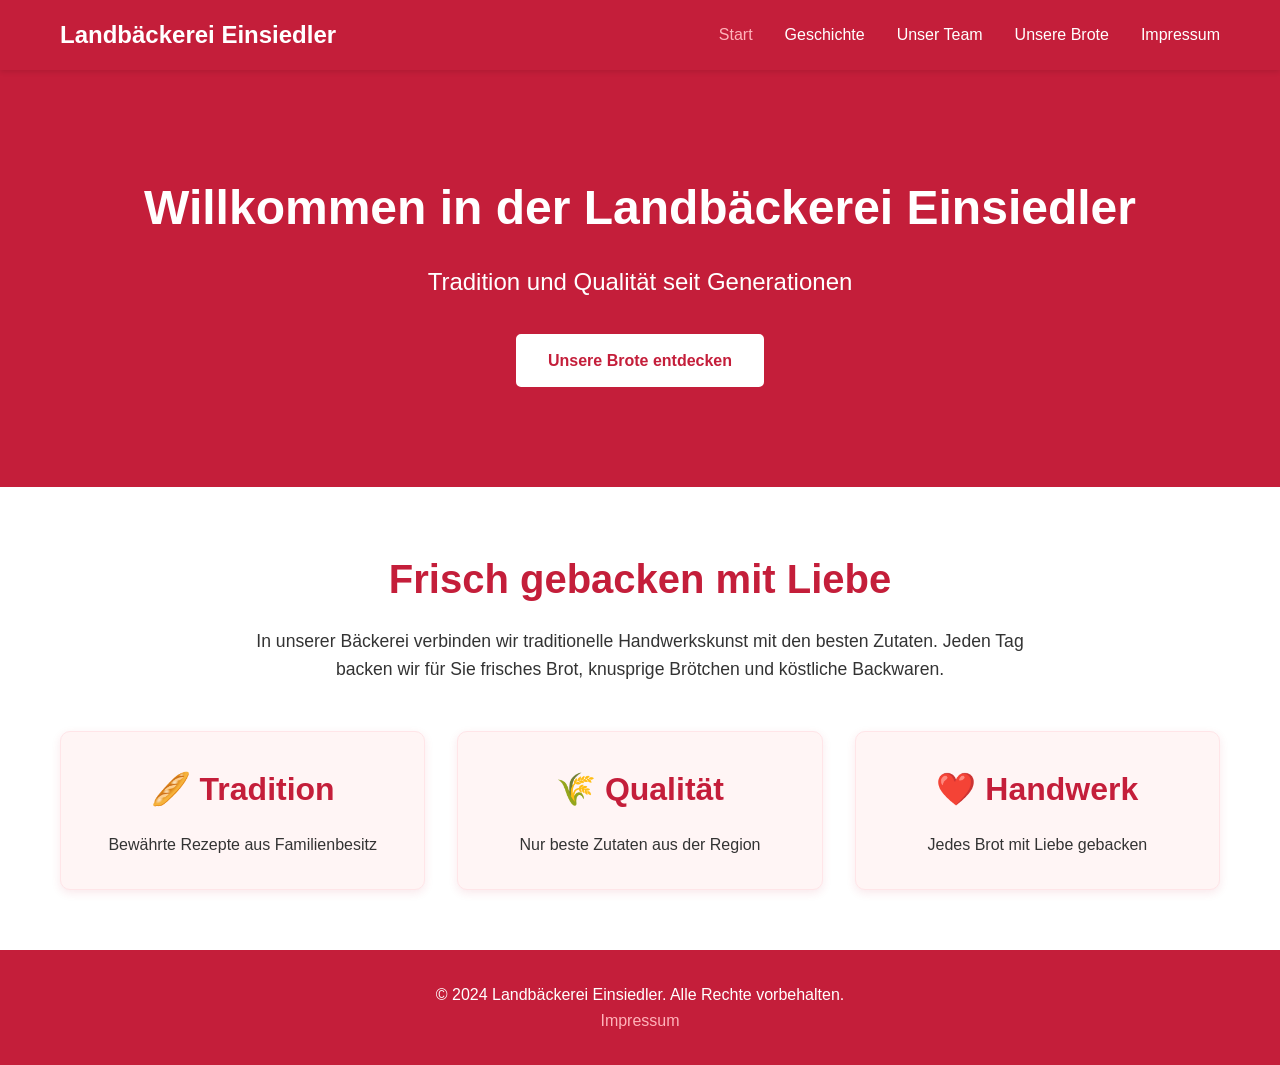
==== index.html @ 152a9244 "Initial commit: Landbäckerei Einsiedler website" ====
<!DOCTYPE html>
<html lang="de">
<head>
    <meta charset="UTF-8">
    <meta name="viewport" content="width=device-width, initial-scale=1.0">
    <title>Landbäckerei Einsiedler - Home</title>
    <link rel="stylesheet" href="css/style.css">
</head>
<body>
    <nav class="navbar">
        <div class="nav-container">
            <a href="index.html" class="nav-logo">Landbäckerei Einsiedler</a>
            <div class="nav-menu" id="navMenu">
                <a href="index.html" class="nav-link active">Start</a>
                <a href="history.html" class="nav-link">Geschichte</a>
                <a href="people.html" class="nav-link">Unser Team</a>
                <a href="bread.html" class="nav-link">Unsere Brote</a>
                <a href="impressum.html" class="nav-link">Impressum</a>
            </div>
            <div class="hamburger" id="hamburger">
                <span></span>
                <span></span>
                <span></span>
            </div>
        </div>
    </nav>

    <main>
        <section class="hero">
            <div class="hero-content">
                <h1>Willkommen in der Landbäckerei Einsiedler</h1>
                <p>Tradition und Qualität seit Generationen</p>
                <a href="bread.html" class="btn">Unsere Brote entdecken</a>
            </div>
        </section>

        <section class="intro">
            <div class="container">
                <h2>Frisch gebacken mit Liebe</h2>
                <p>In unserer Bäckerei verbinden wir traditionelle Handwerkskunst mit den besten Zutaten. Jeden Tag backen wir für Sie frisches Brot, knusprige Brötchen und köstliche Backwaren.</p>
                <div class="features">
                    <div class="feature-card">
                        <h3>🥖 Tradition</h3>
                        <p>Bewährte Rezepte aus Familienbesitz</p>
                    </div>
                    <div class="feature-card">
                        <h3>🌾 Qualität</h3>
                        <p>Nur beste Zutaten aus der Region</p>
                    </div>
                    <div class="feature-card">
                        <h3>❤️ Handwerk</h3>
                        <p>Jedes Brot mit Liebe gebacken</p>
                    </div>
                </div>
            </div>
        </section>
    </main>

    <footer>
        <div class="container">
            <p>&copy; 2024 Landbäckerei Einsiedler. Alle Rechte vorbehalten.</p>
            <p><a href="impressum.html">Impressum</a></p>
        </div>
    </footer>

    <script src="js/script.js"></script>
</body>
</html>
---- css/style.css ----
/* Reset and Base Styles */
* {
    margin: 0;
    padding: 0;
    box-sizing: border-box;
}

body {
    font-family: 'Segoe UI', Tahoma, Geneva, Verdana, sans-serif;
    line-height: 1.6;
    color: #333;
    min-height: 100vh;
    display: flex;
    flex-direction: column;
}

.container {
    max-width: 1200px;
    margin: 0 auto;
    padding: 0 20px;
}

/* Navigation Bar */
.navbar {
    background-color: #C41E3A;
    box-shadow: 0 2px 5px rgba(0,0,0,0.1);
    position: sticky;
    top: 0;
    z-index: 1000;
}

.nav-container {
    max-width: 1200px;
    margin: 0 auto;
    display: flex;
    justify-content: space-between;
    align-items: center;
    padding: 1rem 20px;
}

.nav-logo {
    color: white;
    font-size: 1.5rem;
    font-weight: bold;
    text-decoration: none;
}

.nav-menu {
    display: flex;
    gap: 2rem;
}

.nav-link {
    color: white;
    text-decoration: none;
    transition: color 0.3s ease;
}

.nav-link:hover,
.nav-link.active {
    color: #FFB3BA;
}

/* Hamburger Menu */
.hamburger {
    display: none;
    flex-direction: column;
    cursor: pointer;
    gap: 4px;
}

.hamburger span {
    width: 25px;
    height: 3px;
    background-color: white;
    transition: 0.3s;
}

/* Hero Section */
.hero {
    background: linear-gradient(rgba(196, 30, 58, 0.85), rgba(196, 30, 58, 0.85)),
                url('../images/hero-bg.jpg') center/cover;
    background-color: #C41E3A;
    color: white;
    padding: 100px 20px;
    text-align: center;
}

.hero-content h1 {
    font-size: 3rem;
    margin-bottom: 1rem;
}

.hero-content p {
    font-size: 1.5rem;
    margin-bottom: 2rem;
}

.btn {
    display: inline-block;
    background-color: white;
    color: #C41E3A;
    padding: 12px 30px;
    text-decoration: none;
    border-radius: 5px;
    font-weight: bold;
    transition: all 0.3s ease;
    border: 2px solid white;
}

.btn:hover {
    background-color: transparent;
    color: white;
    border-color: white;
}

/* Intro Section */
.intro {
    padding: 60px 20px;
    background-color: #FFFFFF;
}

.intro h2 {
    text-align: center;
    font-size: 2.5rem;
    margin-bottom: 1rem;
    color: #C41E3A;
}

.intro > .container > p {
    text-align: center;
    max-width: 800px;
    margin: 0 auto 3rem;
    font-size: 1.1rem;
}

.features {
    display: grid;
    grid-template-columns: repeat(auto-fit, minmax(250px, 1fr));
    gap: 2rem;
    margin-top: 2rem;
}

.feature-card {
    background: #FFF5F5;
    padding: 2rem;
    border-radius: 10px;
    text-align: center;
    box-shadow: 0 3px 10px rgba(196, 30, 58, 0.1);
    border: 1px solid #FFE5E8;
    transition: transform 0.3s ease, box-shadow 0.3s ease;
}

.feature-card:hover {
    transform: translateY(-5px);
    box-shadow: 0 5px 15px rgba(196, 30, 58, 0.2);
}

.feature-card h3 {
    font-size: 2rem;
    margin-bottom: 1rem;
    color: #C41E3A;
}

/* Content Sections */
.content-section {
    padding: 60px 20px;
}

.content-section h1 {
    color: #C41E3A;
    margin-bottom: 1.5rem;
    font-size: 2.5rem;
}

.content-section h2 {
    color: #C41E3A;
    margin-top: 2rem;
    margin-bottom: 1rem;
}

.content-section p {
    margin-bottom: 1rem;
    line-height: 1.8;
}

/* Team Section */
.team-grid {
    display: grid;
    grid-template-columns: repeat(auto-fit, minmax(250px, 1fr));
    gap: 2rem;
    margin-top: 2rem;
}

.team-member {
    background: #FFF5F5;
    padding: 2rem;
    border-radius: 10px;
    text-align: center;
    border: 1px solid #FFE5E8;
}

.team-member h3 {
    color: #C41E3A;
    margin-bottom: 0.5rem;
}

.team-member .role {
    color: #E74C3C;
    font-style: italic;
    margin-bottom: 1rem;
}

/* Bread Gallery */
.bread-grid {
    display: grid;
    grid-template-columns: repeat(auto-fit, minmax(300px, 1fr));
    gap: 2rem;
    margin-top: 2rem;
}

.bread-item {
    background: #FFF5F5;
    border-radius: 10px;
    overflow: hidden;
    box-shadow: 0 3px 10px rgba(196, 30, 58, 0.1);
    border: 1px solid #FFE5E8;
}

.bread-item-content {
    padding: 1.5rem;
}

.bread-item h3 {
    color: #C41E3A;
    margin-bottom: 0.5rem;
}

/* Impressum */
.impressum-section {
    background-color: #FFFFFF;
}

.impressum-content {
    max-width: 800px;
    margin: 0 auto;
}

.impressum-content h2 {
    color: #C41E3A;
    margin-top: 2rem;
    margin-bottom: 1rem;
}

.impressum-content p {
    margin-bottom: 0.5rem;
}

/* Main Content */
main {
    flex: 1;
}

/* Footer */
footer {
    background-color: #C41E3A;
    color: white;
    padding: 2rem 20px;
    text-align: center;
    margin-top: auto;
}

footer a {
    color: #FFB3BA;
    text-decoration: none;
}

footer a:hover {
    text-decoration: underline;
    color: white;
}

/* Responsive Design */
@media (max-width: 768px) {
    .nav-menu {
        position: fixed;
        left: -100%;
        top: 70px;
        flex-direction: column;
        background-color: #C41E3A;
        width: 100%;
        text-align: center;
        transition: 0.3s;
        box-shadow: 0 10px 27px rgba(0,0,0,0.05);
        padding: 2rem 0;
    }

    .nav-menu.active {
        left: 0;
    }

    .hamburger {
        display: flex;
    }

    .hero-content h1 {
        font-size: 2rem;
    }

    .hero-content p {
        font-size: 1.2rem;
    }

    .intro h2,
    .content-section h1 {
        font-size: 2rem;
    }
}
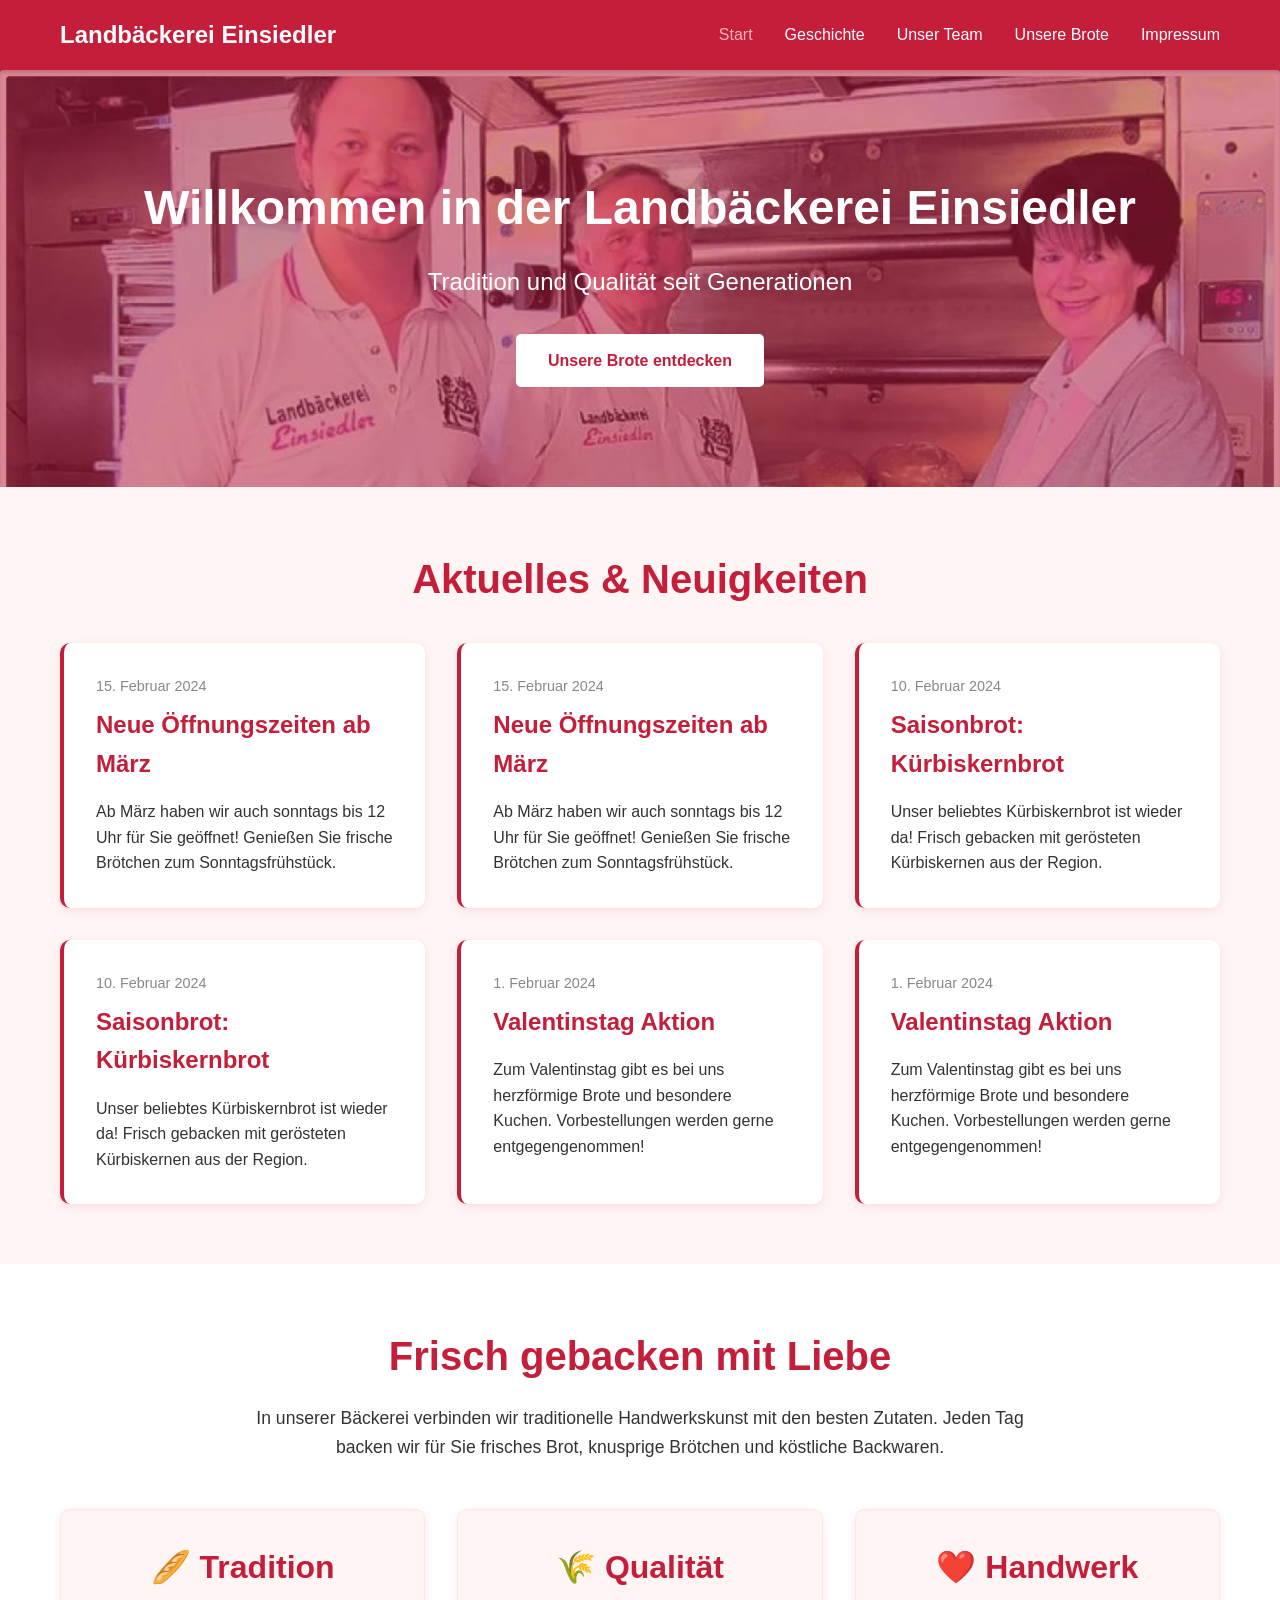
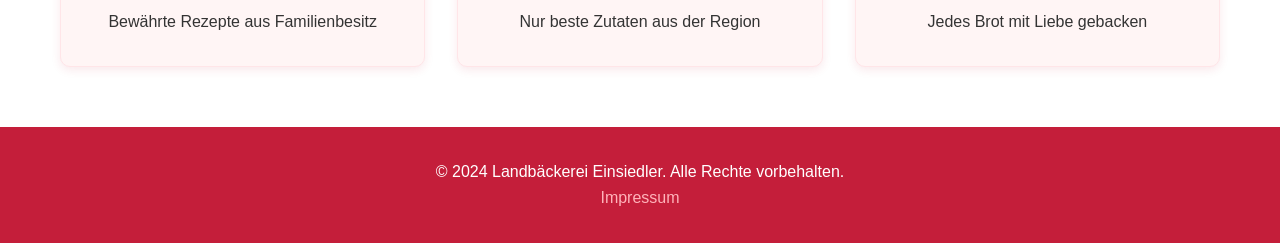
==== commit d82c752b: "Enhance homepage with news section and dynamic loading of news items; update hero section styles and" ====
--- a/index.html
+++ b/index.html
@@ -34,6 +34,15 @@
             </div>
         </section>
 
+        <section class="news-section">
+            <div class="container">
+                <h2>Aktuelles & Neuigkeiten</h2>
+                <div id="newsContainer" class="news-container">
+                    <!-- News werden hier dynamisch geladen -->
+                </div>
+            </div>
+        </section>
+
         <section class="intro">
             <div class="container">
                 <h2>Frisch gebacken mit Liebe</h2>
--- a/css/style.css
+++ b/css/style.css
@@ -78,12 +78,19 @@
 
 /* Hero Section */
 .hero {
-    background: linear-gradient(rgba(196, 30, 58, 0.85), rgba(196, 30, 58, 0.85)),
+    background: linear-gradient(rgba(196, 30, 58, 0.5), rgba(196, 30, 58, 0.5)),
                 url('../images/hero-bg.jpg') center/cover;
     background-color: #C41E3A;
+    background-size: cover;
+    background-position: center top;
+    background-repeat: no-repeat;
     color: white;
     padding: 100px 20px;
     text-align: center;
+    min-height: 400px;
+    display: flex;
+    align-items: center;
+    justify-content: center;
 }
 
 .hero-content h1 {
@@ -112,6 +119,72 @@
     background-color: transparent;
     color: white;
     border-color: white;
+}
+
+/* News Section */
+.news-section {
+    padding: 60px 20px;
+    background-color: #FFF5F5;
+}
+
+.news-section h2 {
+    text-align: center;
+    font-size: 2.5rem;
+    margin-bottom: 2rem;
+    color: #C41E3A;
+}
+
+.news-container {
+    display: grid;
+    grid-template-columns: repeat(auto-fit, minmax(300px, 1fr));
+    gap: 2rem;
+    max-width: 1200px;
+    margin: 0 auto;
+}
+
+.news-item {
+    background: white;
+    padding: 2rem;
+    border-radius: 10px;
+    box-shadow: 0 3px 10px rgba(196, 30, 58, 0.1);
+    border-left: 4px solid #C41E3A;
+    transition: transform 0.3s ease, box-shadow 0.3s ease;
+}
+
+.news-item:hover {
+    transform: translateY(-5px);
+    box-shadow: 0 5px 15px rgba(196, 30, 58, 0.2);
+}
+
+.news-item-date {
+    color: #888;
+    font-size: 0.9rem;
+    margin-bottom: 0.5rem;
+}
+
+.news-item h3 {
+    color: #C41E3A;
+    margin-bottom: 1rem;
+    font-size: 1.5rem;
+}
+
+.news-item p {
+    line-height: 1.6;
+    color: #333;
+}
+
+.news-loading {
+    text-align: center;
+    padding: 2rem;
+    color: #888;
+}
+
+.news-error {
+    text-align: center;
+    padding: 2rem;
+    color: #C41E3A;
+    background: #FFE5E8;
+    border-radius: 10px;
 }
 
 /* Intro Section */
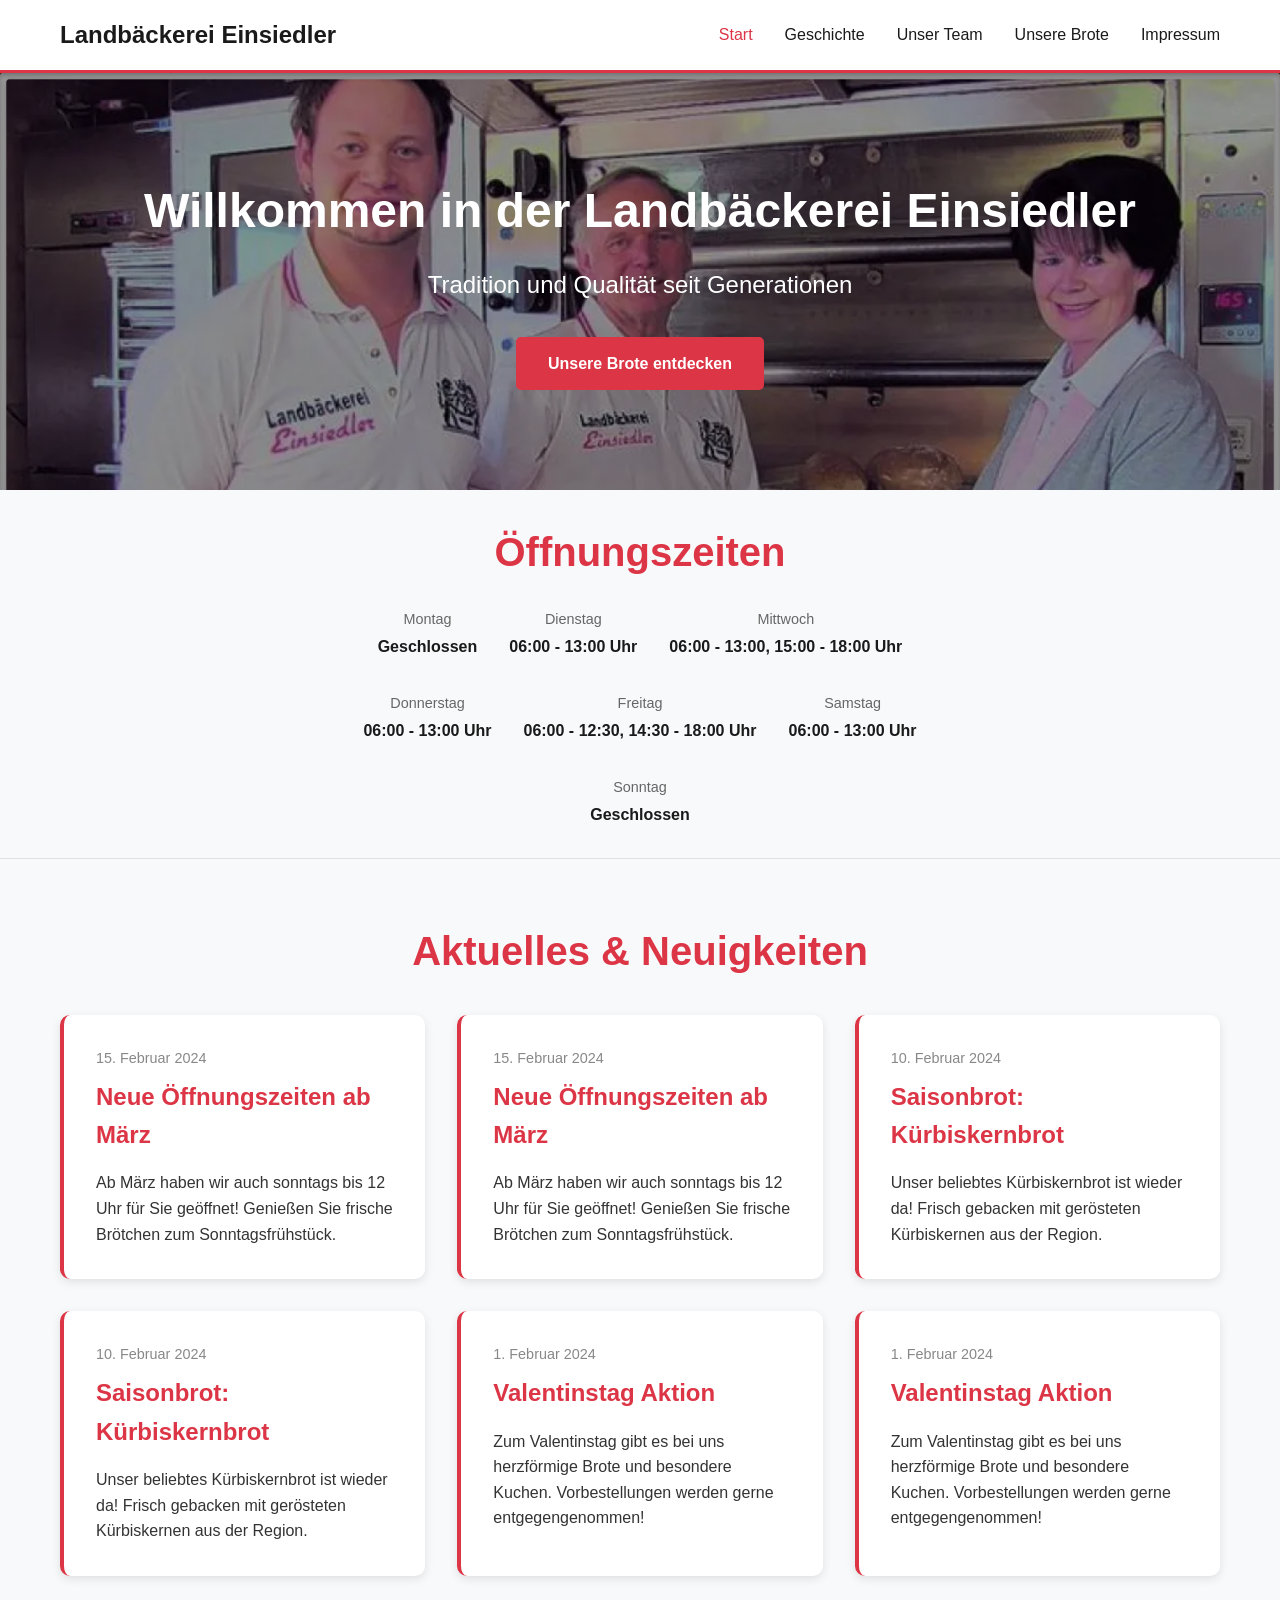
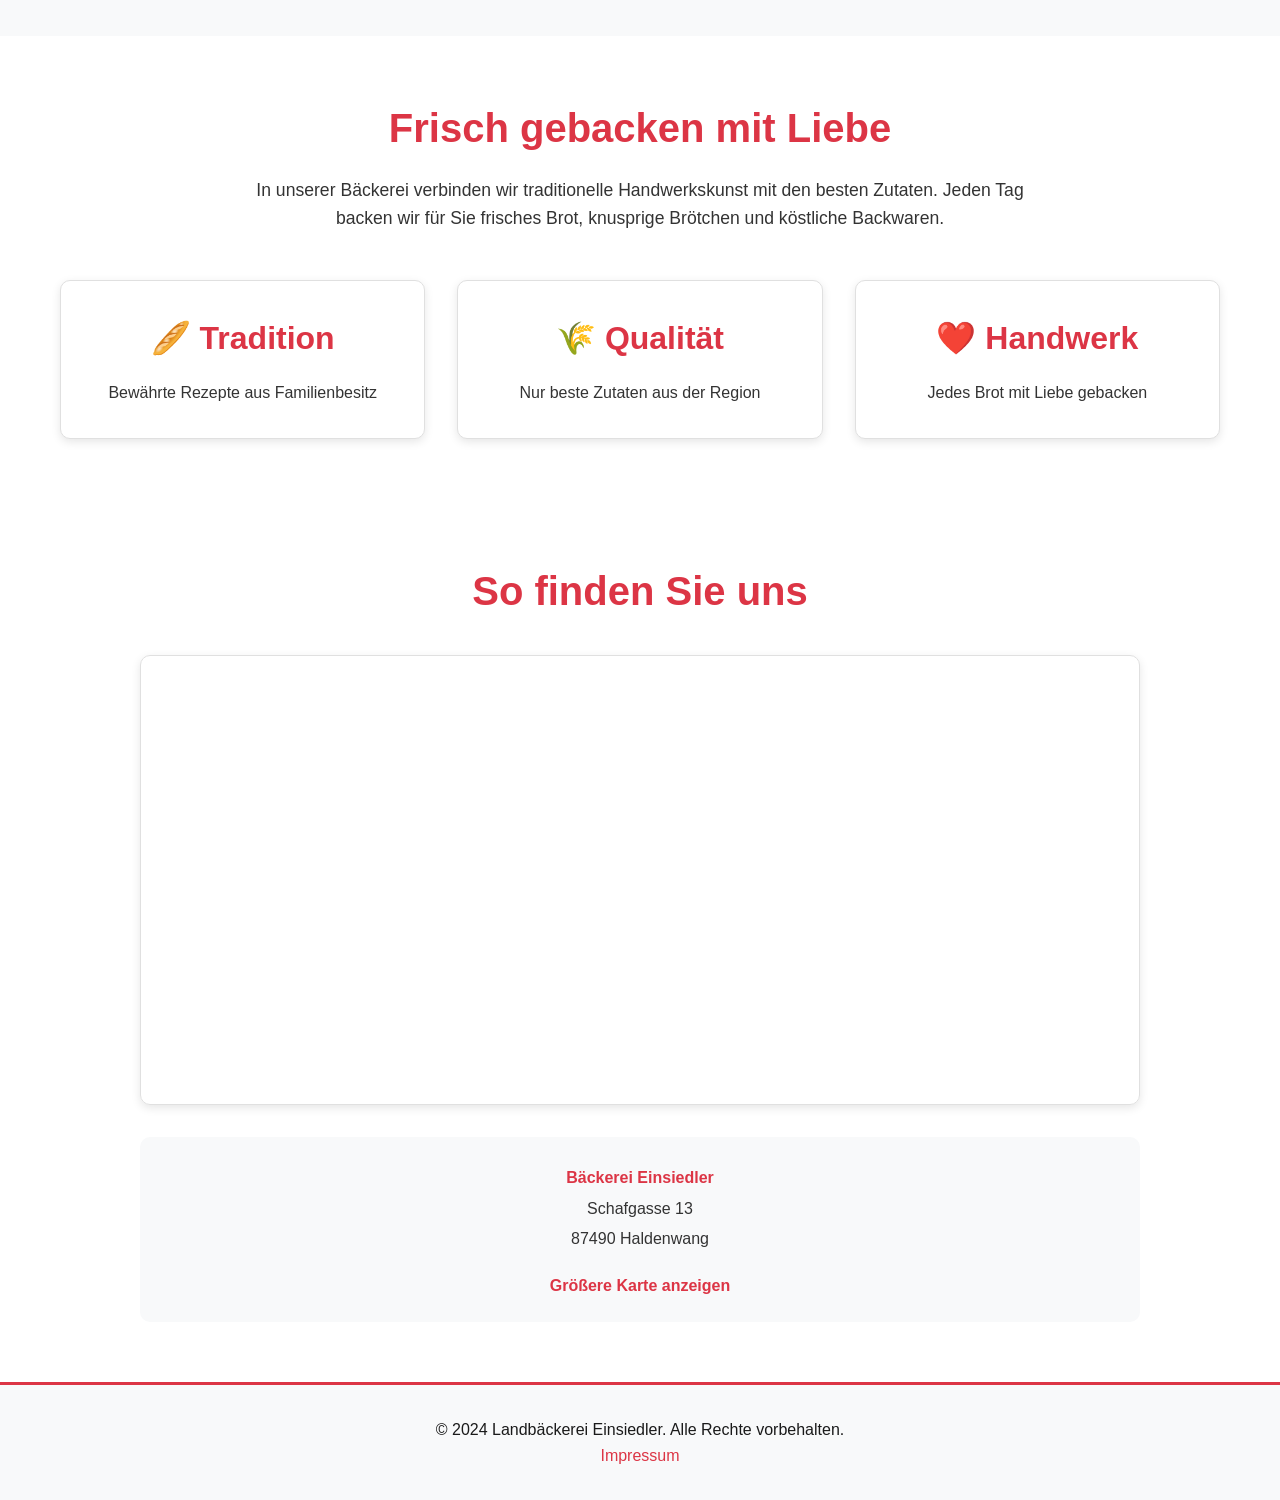
==== commit 838904da: "Update navigation styles, add opening hours and map sections to homepage; revise impressum details." ====
--- a/index.html
+++ b/index.html
@@ -34,6 +34,44 @@
             </div>
         </section>
 
+        <section class="opening-hours-section">
+            <div class="container">
+                <div class="opening-hours-box">
+                    <h2>Öffnungszeiten</h2>
+                    <div class="hours-grid">
+                        <div class="hours-item">
+                            <span class="day">Montag</span>
+                            <span class="time">Geschlossen</span>
+                        </div>
+                        <div class="hours-item">
+                            <span class="day">Dienstag</span>
+                            <span class="time">06:00 - 13:00 Uhr</span>
+                        </div>
+                        <div class="hours-item">
+                            <span class="day">Mittwoch</span>
+                            <span class="time">06:00 - 13:00, 15:00 - 18:00 Uhr</span>
+                        </div>
+                        <div class="hours-item">
+                            <span class="day">Donnerstag</span>
+                            <span class="time">06:00 - 13:00 Uhr</span>
+                        </div>
+                        <div class="hours-item">
+                            <span class="day">Freitag</span>
+                            <span class="time">06:00 - 12:30, 14:30 - 18:00 Uhr</span>
+                        </div>
+                        <div class="hours-item">
+                            <span class="day">Samstag</span>
+                            <span class="time">06:00 - 13:00 Uhr</span>
+                        </div>
+                        <div class="hours-item">
+                            <span class="day">Sonntag</span>
+                            <span class="time">Geschlossen</span>
+                        </div>
+                    </div>
+                </div>
+            </div>
+        </section>
+
         <section class="news-section">
             <div class="container">
                 <h2>Aktuelles & Neuigkeiten</h2>
@@ -63,6 +101,30 @@
                 </div>
             </div>
         </section>
+
+         <section class="map-section">
+            <div class="container">
+                <h2>So finden Sie uns</h2>
+                <div class="map-container">
+                    <iframe
+                        width="100%"
+                        height="450"
+                        frameborder="0"
+                        scrolling="no"
+                        marginheight="0"
+                        marginwidth="0"
+                        src="https://www.openstreetmap.org/export/embed.html?bbox=10.3389%2C47.8002%2C10.3449%2C47.8032&layer=mapnik&marker=47.8017%2C10.3419"
+                        style="border: 1px solid #e0e0e0; border-radius: 10px;">
+                    </iframe>
+                    <div class="map-address">
+                        <p><strong>Bäckerei Einsiedler</strong></p>
+                        <p>Schafgasse 13</p>
+                        <p>87490 Haldenwang</p>
+                        <a href="https://www.openstreetmap.org/way/88882380" target="_blank" rel="noopener">Größere Karte anzeigen</a>
+                    </div>
+                </div>
+            </div>
+        </section>
     </main>
 
     <footer>
--- a/css/style.css
+++ b/css/style.css
@@ -22,11 +22,12 @@
 
 /* Navigation Bar */
 .navbar {
-    background-color: #C41E3A;
+    background-color: #ffffff;
     box-shadow: 0 2px 5px rgba(0,0,0,0.1);
     position: sticky;
     top: 0;
     z-index: 1000;
+    border-bottom: 3px solid #dc3545;
 }
 
 .nav-container {
@@ -39,26 +40,31 @@
 }
 
 .nav-logo {
-    color: white;
+    color: #1a1a1a;
     font-size: 1.5rem;
     font-weight: bold;
     text-decoration: none;
 }
 
+.nav-logo:hover {
+    color: #dc3545;
+}
+
 .nav-menu {
     display: flex;
     gap: 2rem;
 }
 
 .nav-link {
-    color: white;
+    color: #1a1a1a;
     text-decoration: none;
     transition: color 0.3s ease;
+    font-weight: 500;
 }
 
 .nav-link:hover,
 .nav-link.active {
-    color: #FFB3BA;
+    color: #dc3545;
 }
 
 /* Hamburger Menu */
@@ -72,15 +78,15 @@
 .hamburger span {
     width: 25px;
     height: 3px;
-    background-color: white;
+    background-color: #1a1a1a;
     transition: 0.3s;
 }
 
 /* Hero Section */
 .hero {
-    background: linear-gradient(rgba(196, 30, 58, 0.5), rgba(196, 30, 58, 0.5)),
+    background: linear-gradient(rgba(0, 0, 0, 0.4), rgba(0, 0, 0, 0.4)),
                 url('../images/hero-bg.jpg') center/cover;
-    background-color: #C41E3A;
+    background-color: #1a1a1a;
     background-size: cover;
     background-position: center top;
     background-repeat: no-repeat;
@@ -105,33 +111,139 @@
 
 .btn {
     display: inline-block;
-    background-color: white;
-    color: #C41E3A;
+    background-color: #dc3545;
+    color: white;
     padding: 12px 30px;
     text-decoration: none;
     border-radius: 5px;
     font-weight: bold;
     transition: all 0.3s ease;
-    border: 2px solid white;
+    border: 2px solid #dc3545;
 }
 
 .btn:hover {
-    background-color: transparent;
-    color: white;
+    background-color: white;
+    color: #dc3545;
     border-color: white;
+}
+
+/* Opening Hours Section */
+.opening-hours-section {
+    padding: 30px 20px;
+    background-color: #f8f9fa;
+    border-bottom: 1px solid #e0e0e0;
+}
+
+.opening-hours-box {
+    max-width: 600px;
+    margin: 0 auto;
+    text-align: center;
+}
+
+.opening-hours-box h2 {
+    color: #dc3545;
+    font-size: 2.5rem;
+    margin-bottom: 1.5rem;
+    text-align: center;
+}
+
+.hours-grid {
+    display: flex;
+    justify-content: center;
+    gap: 2rem;
+    flex-wrap: wrap;
+}
+
+.hours-item {
+    display: flex;
+    flex-direction: column;
+    gap: 0.2rem;
+}
+
+.hours-item .day {
+    color: #666;
+    font-size: 0.9rem;
+}
+
+.hours-item .time {
+    color: #1a1a1a;
+    font-weight: 600;
+    font-size: 1rem;
+}
+
+@media (max-width: 768px) {
+    .hours-grid {
+        flex-direction: column;
+        gap: 0.8rem;
+    }
+}
+
+/* Map Section */
+.map-section {
+    padding: 60px 20px;
+    background-color: #ffffff;
+}
+
+.map-section h2 {
+    text-align: center;
+    font-size: 2.5rem;
+    margin-bottom: 2rem;
+    color: #dc3545;
+}
+
+.map-container {
+    max-width: 1000px;
+    margin: 0 auto;
+}
+
+.map-container iframe {
+    width: 100%;
+    height: 450px;
+    border: 1px solid #e0e0e0;
+    border-radius: 10px;
+    box-shadow: 0 3px 10px rgba(0, 0, 0, 0.1);
+}
+
+.map-address {
+    margin-top: 1.5rem;
+    text-align: center;
+    padding: 1.5rem;
+    background: #f8f9fa;
+    border-radius: 10px;
+}
+
+.map-address p {
+    margin: 0.3rem 0;
+    color: #333;
+}
+
+.map-address strong {
+    color: #dc3545;
+}
+
+.map-address a {
+    display: inline-block;
+    margin-top: 1rem;
+    color: #dc3545;
+    text-decoration: none;
+    font-weight: 600;
+}
+
+.map-address a:hover {
+    text-decoration: underline;
 }
 
 /* News Section */
 .news-section {
     padding: 60px 20px;
-    background-color: #FFF5F5;
+    background-color: #f8f9fa;
 }
 
 .news-section h2 {
     text-align: center;
     font-size: 2.5rem;
     margin-bottom: 2rem;
-    color: #C41E3A;
+    color: #dc3545;
 }
 
 .news-container {
@@ -146,14 +258,14 @@
     background: white;
     padding: 2rem;
     border-radius: 10px;
-    box-shadow: 0 3px 10px rgba(196, 30, 58, 0.1);
-    border-left: 4px solid #C41E3A;
+    box-shadow: 0 3px 10px rgba(0, 0, 0, 0.1);
+    border-left: 4px solid #dc3545;
     transition: transform 0.3s ease, box-shadow 0.3s ease;
 }
 
 .news-item:hover {
     transform: translateY(-5px);
-    box-shadow: 0 5px 15px rgba(196, 30, 58, 0.2);
+    box-shadow: 0 5px 15px rgba(0, 0, 0, 0.15);
 }
 
 .news-item-date {
@@ -163,7 +275,7 @@
 }
 
 .news-item h3 {
-    color: #C41E3A;
+    color: #dc3545;
     margin-bottom: 1rem;
     font-size: 1.5rem;
 }
@@ -182,8 +294,8 @@
 .news-error {
     text-align: center;
     padding: 2rem;
-    color: #C41E3A;
-    background: #FFE5E8;
+    color: #dc3545;
+    background: #ffe6e6;
     border-radius: 10px;
 }
 
@@ -197,7 +309,7 @@
     text-align: center;
     font-size: 2.5rem;
     margin-bottom: 1rem;
-    color: #C41E3A;
+    color: #dc3545;
 }
 
 .intro > .container > p {
@@ -215,24 +327,24 @@
 }
 
 .feature-card {
-    background: #FFF5F5;
+    background: white;
     padding: 2rem;
     border-radius: 10px;
     text-align: center;
-    box-shadow: 0 3px 10px rgba(196, 30, 58, 0.1);
-    border: 1px solid #FFE5E8;
+    box-shadow: 0 3px 10px rgba(0, 0, 0, 0.1);
+    border: 1px solid #e0e0e0;
     transition: transform 0.3s ease, box-shadow 0.3s ease;
 }
 
 .feature-card:hover {
     transform: translateY(-5px);
-    box-shadow: 0 5px 15px rgba(196, 30, 58, 0.2);
+    box-shadow: 0 5px 15px rgba(0, 0, 0, 0.15);
 }
 
 .feature-card h3 {
     font-size: 2rem;
     margin-bottom: 1rem;
-    color: #C41E3A;
+    color: #dc3545;
 }
 
 /* Content Sections */
@@ -241,13 +353,13 @@
 }
 
 .content-section h1 {
-    color: #C41E3A;
+    color: #dc3545;
     margin-bottom: 1.5rem;
     font-size: 2.5rem;
 }
 
 .content-section h2 {
-    color: #C41E3A;
+    color: #dc3545;
     margin-top: 2rem;
     margin-bottom: 1rem;
 }
@@ -266,20 +378,21 @@
 }
 
 .team-member {
-    background: #FFF5F5;
+    background: white;
     padding: 2rem;
     border-radius: 10px;
     text-align: center;
-    border: 1px solid #FFE5E8;
+    border: 1px solid #e0e0e0;
+    box-shadow: 0 3px 10px rgba(0, 0, 0, 0.1);
 }
 
 .team-member h3 {
-    color: #C41E3A;
+    color: #dc3545;
     margin-bottom: 0.5rem;
 }
 
 .team-member .role {
-    color: #E74C3C;
+    color: #666;
     font-style: italic;
     margin-bottom: 1rem;
 }
@@ -293,11 +406,11 @@
 }
 
 .bread-item {
-    background: #FFF5F5;
+    background: white;
     border-radius: 10px;
     overflow: hidden;
-    box-shadow: 0 3px 10px rgba(196, 30, 58, 0.1);
-    border: 1px solid #FFE5E8;
+    box-shadow: 0 3px 10px rgba(0, 0, 0, 0.1);
+    border: 1px solid #e0e0e0;
 }
 
 .bread-item-content {
@@ -305,7 +418,7 @@
 }
 
 .bread-item h3 {
-    color: #C41E3A;
+    color: #dc3545;
     margin-bottom: 0.5rem;
 }
 
@@ -320,7 +433,7 @@
 }
 
 .impressum-content h2 {
-    color: #C41E3A;
+    color: #dc3545;
     margin-top: 2rem;
     margin-bottom: 1rem;
 }
@@ -336,21 +449,22 @@
 
 /* Footer */
 footer {
-    background-color: #C41E3A;
-    color: white;
+    background-color: #f8f9fa;
+    color: #1a1a1a;
     padding: 2rem 20px;
     text-align: center;
     margin-top: auto;
+    border-top: 3px solid #dc3545;
 }
 
 footer a {
-    color: #FFB3BA;
+    color: #dc3545;
     text-decoration: none;
+    font-weight: 500;
 }
 
 footer a:hover {
     text-decoration: underline;
-    color: white;
 }
 
 /* Responsive Design */
@@ -360,12 +474,13 @@
         left: -100%;
         top: 70px;
         flex-direction: column;
-        background-color: #C41E3A;
+        background-color: #ffffff;
         width: 100%;
         text-align: center;
         transition: 0.3s;
-        box-shadow: 0 10px 27px rgba(0,0,0,0.05);
+        box-shadow: 0 10px 27px rgba(0,0,0,0.15);
         padding: 2rem 0;
+        border-bottom: 3px solid #dc3545;
     }
 
     .nav-menu.active {
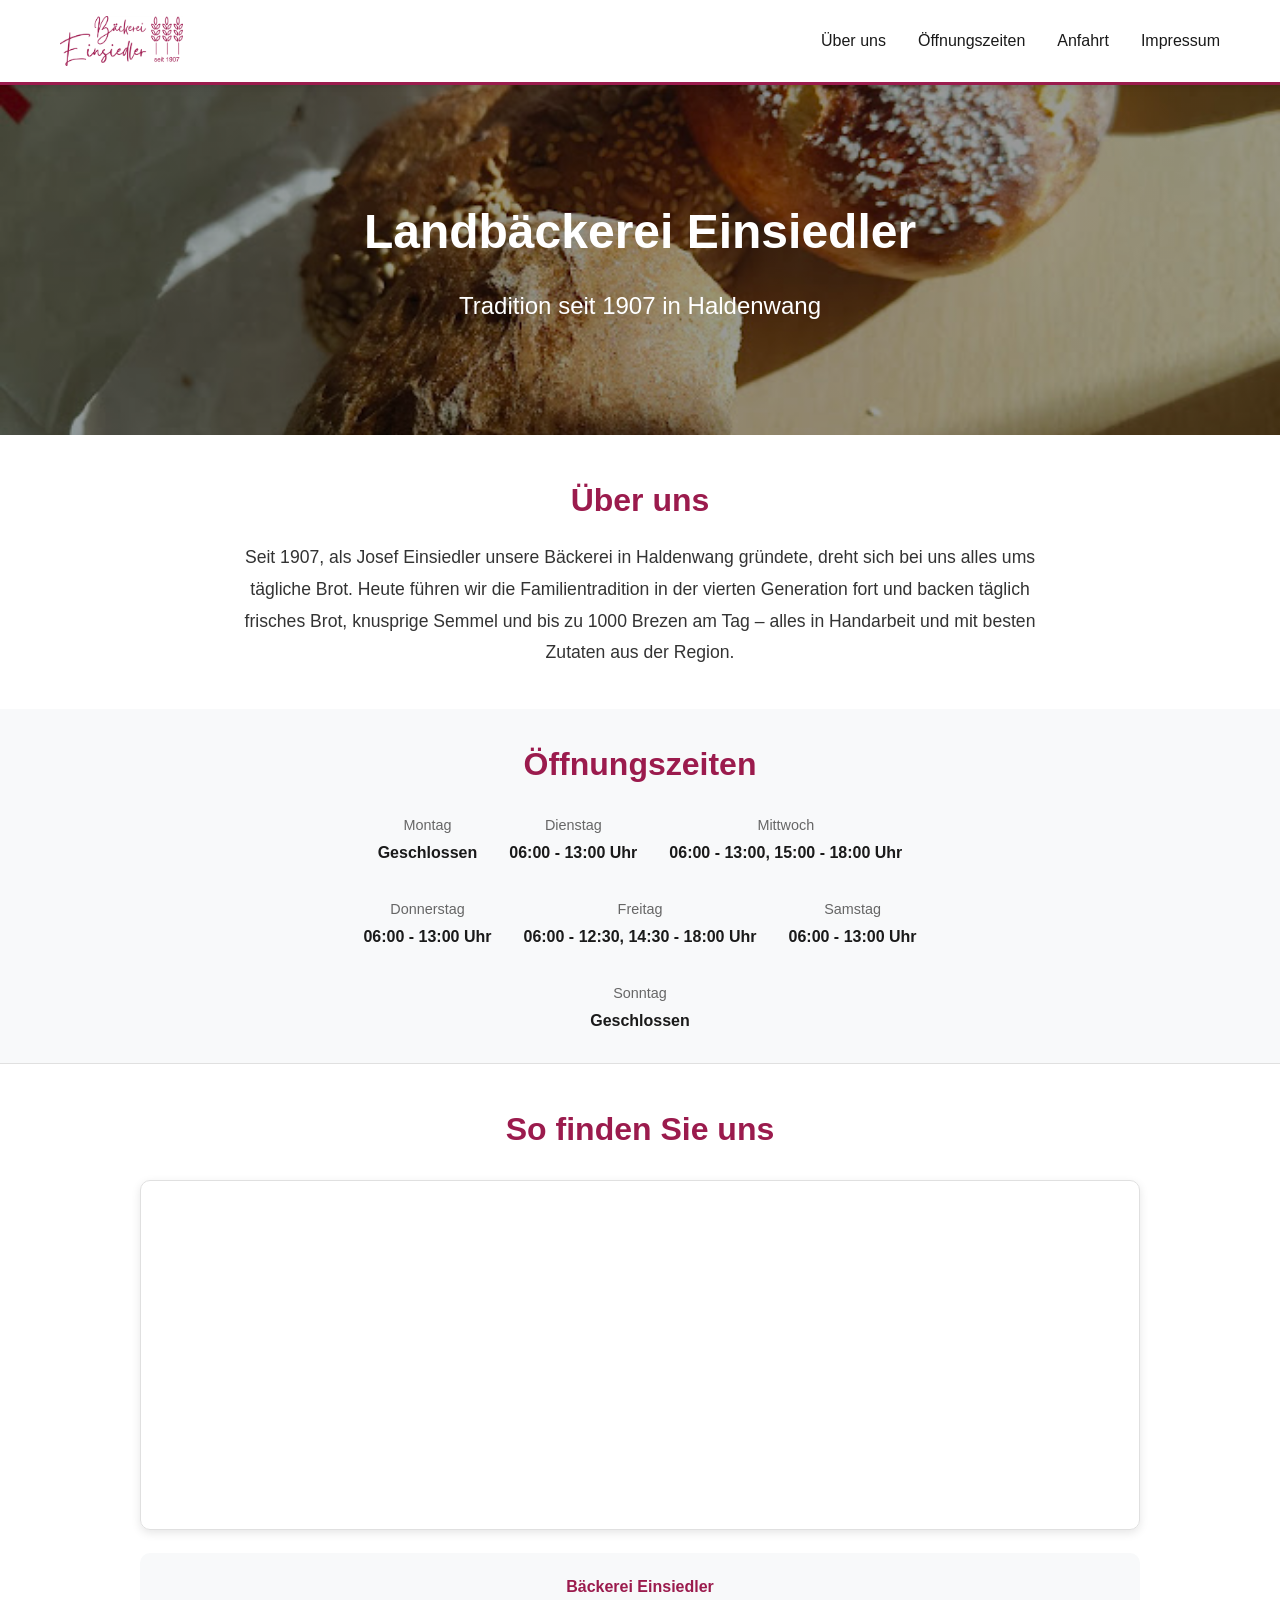
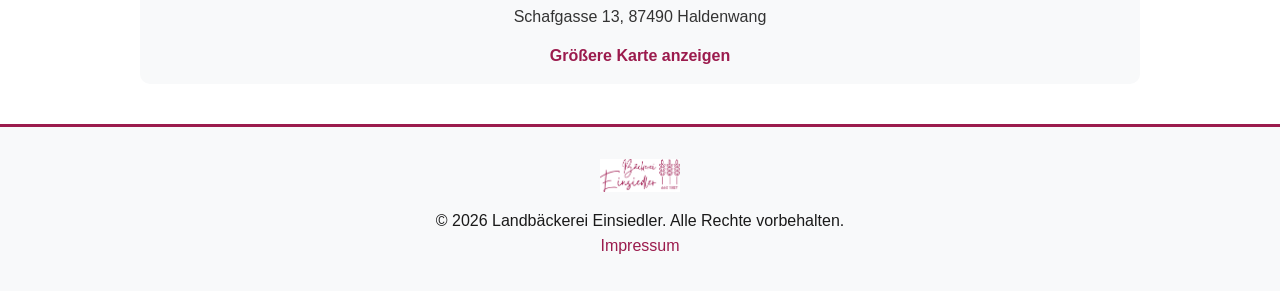
==== commit f996bc4f: "Remove unused pages and assets; delete history.html, people.html, and hero-bg.jpg; clean up CSS and " ====
--- a/index.html
+++ b/index.html
@@ -3,18 +3,19 @@
 <head>
     <meta charset="UTF-8">
     <meta name="viewport" content="width=device-width, initial-scale=1.0">
-    <title>Landbäckerei Einsiedler - Home</title>
+    <title>Landbäckerei Einsiedler - Seit 1907 in Haldenwang</title>
     <link rel="stylesheet" href="css/style.css">
+    <link rel="icon" type="image/jpg" href="images/logo_einsidler.jpg">
 </head>
 <body>
     <nav class="navbar">
         <div class="nav-container">
-            <a href="index.html" class="nav-logo">Landbäckerei Einsiedler</a>
+            <a href="index.html" class="nav-logo"><img src="images/logo_einsidler.webp" alt="Landbäckerei Einsiedler" class="nav-logo-img"></a>
             <div class="nav-menu" id="navMenu">
-                <a href="index.html" class="nav-link active">Start</a>
-                <a href="history.html" class="nav-link">Geschichte</a>
-                <a href="people.html" class="nav-link">Unser Team</a>
-                <a href="bread.html" class="nav-link">Unsere Brote</a>
+                <a href="#ueber-uns" class="nav-link">Über uns</a>
+                <a href="#neuigkeiten" class="nav-link">Neuigkeiten</a>
+                <a href="#oeffnungszeiten" class="nav-link">Öffnungszeiten</a>
+                <a href="#anfahrt" class="nav-link">Anfahrt</a>
                 <a href="impressum.html" class="nav-link">Impressum</a>
             </div>
             <div class="hamburger" id="hamburger">
@@ -28,13 +29,28 @@
     <main>
         <section class="hero">
             <div class="hero-content">
-                <h1>Willkommen in der Landbäckerei Einsiedler</h1>
-                <p>Tradition und Qualität seit Generationen</p>
-                <a href="bread.html" class="btn">Unsere Brote entdecken</a>
+                <h1>Landbäckerei Einsiedler</h1>
+                <p>Tradition seit 1907 in Haldenwang</p>
             </div>
         </section>
 
-        <section class="opening-hours-section">
+        <section id="ueber-uns" class="about-section">
+            <div class="container">
+                <h2>Über uns</h2>
+                <p>Seit 1907, als Josef Einsiedler unsere Bäckerei in Haldenwang gründete, dreht sich bei uns alles ums tägliche Brot. Heute führen wir die Familientradition in der vierten Generation fort und backen täglich frisches Brot, knusprige Semmel und bis zu 1000 Brezen am Tag &ndash; alles in Handarbeit und mit besten Zutaten aus der Region.</p>
+            </div>
+        </section>
+
+        <section id="neuigkeiten" class="news-section">
+            <div class="container">
+                <h2>Neuigkeiten</h2>
+                <div id="newsContainer" class="news-container">
+                    <p class="news-loading">News werden geladen...</p>
+                </div>
+            </div>
+        </section>
+
+        <section id="oeffnungszeiten" class="opening-hours-section">
             <div class="container">
                 <div class="opening-hours-box">
                     <h2>Öffnungszeiten</h2>
@@ -72,43 +88,13 @@
             </div>
         </section>
 
-        <section class="news-section">
-            <div class="container">
-                <h2>Aktuelles & Neuigkeiten</h2>
-                <div id="newsContainer" class="news-container">
-                    <!-- News werden hier dynamisch geladen -->
-                </div>
-            </div>
-        </section>
-
-        <section class="intro">
-            <div class="container">
-                <h2>Frisch gebacken mit Liebe</h2>
-                <p>In unserer Bäckerei verbinden wir traditionelle Handwerkskunst mit den besten Zutaten. Jeden Tag backen wir für Sie frisches Brot, knusprige Brötchen und köstliche Backwaren.</p>
-                <div class="features">
-                    <div class="feature-card">
-                        <h3>🥖 Tradition</h3>
-                        <p>Bewährte Rezepte aus Familienbesitz</p>
-                    </div>
-                    <div class="feature-card">
-                        <h3>🌾 Qualität</h3>
-                        <p>Nur beste Zutaten aus der Region</p>
-                    </div>
-                    <div class="feature-card">
-                        <h3>❤️ Handwerk</h3>
-                        <p>Jedes Brot mit Liebe gebacken</p>
-                    </div>
-                </div>
-            </div>
-        </section>
-
-         <section class="map-section">
+        <section id="anfahrt" class="map-section">
             <div class="container">
                 <h2>So finden Sie uns</h2>
                 <div class="map-container">
                     <iframe
                         width="100%"
-                        height="450"
+                        height="350"
                         frameborder="0"
                         scrolling="no"
                         marginheight="0"
@@ -118,8 +104,7 @@
                     </iframe>
                     <div class="map-address">
                         <p><strong>Bäckerei Einsiedler</strong></p>
-                        <p>Schafgasse 13</p>
-                        <p>87490 Haldenwang</p>
+                        <p>Schafgasse 13, 87490 Haldenwang</p>
                         <a href="https://www.openstreetmap.org/way/88882380" target="_blank" rel="noopener">Größere Karte anzeigen</a>
                     </div>
                 </div>
@@ -129,7 +114,8 @@
 
     <footer>
         <div class="container">
-            <p>&copy; 2024 Landbäckerei Einsiedler. Alle Rechte vorbehalten.</p>
+            <img src="images/logo_einsidler.webp" alt="Landbäckerei Einsiedler" class="footer-logo">
+            <p>&copy; <script>document.write(new Date().getFullYear())</script> Landbäckerei Einsiedler. Alle Rechte vorbehalten.</p>
             <p><a href="impressum.html">Impressum</a></p>
         </div>
     </footer>
--- a/css/style.css
+++ b/css/style.css
@@ -27,7 +27,7 @@
     position: sticky;
     top: 0;
     z-index: 1000;
-    border-bottom: 3px solid #dc3545;
+    border-bottom: 3px solid #9B1B4D;
 }
 
 .nav-container {
@@ -47,7 +47,28 @@
 }
 
 .nav-logo:hover {
-    color: #dc3545;
+    color: #9B1B4D;
+}
+
+.nav-logo-img {
+    height: 50px;
+    width: auto;
+    display: block;
+}
+
+.hero-logo {
+    max-width: 180px;
+    height: auto;
+    margin: 0 auto 1.5rem;
+    display: block;
+    filter: drop-shadow(0 2px 8px rgba(0, 0, 0, 0.3));
+}
+
+.footer-logo {
+    max-width: 80px;
+    height: auto;
+    margin: 0 auto 1rem;
+    display: block;
 }
 
 .nav-menu {
@@ -64,7 +85,7 @@
 
 .nav-link:hover,
 .nav-link.active {
-    color: #dc3545;
+    color: #9B1B4D;
 }
 
 /* Hamburger Menu */
@@ -85,15 +106,12 @@
 /* Hero Section */
 .hero {
     background: linear-gradient(rgba(0, 0, 0, 0.4), rgba(0, 0, 0, 0.4)),
-                url('../images/hero-bg.jpg') center/cover;
+                url('../images/unnamed.jpg') center/cover;
     background-color: #1a1a1a;
-    background-size: cover;
-    background-position: center top;
-    background-repeat: no-repeat;
     color: white;
-    padding: 100px 20px;
-    text-align: center;
-    min-height: 400px;
+    padding: 80px 20px;
+    text-align: center;
+    min-height: 350px;
     display: flex;
     align-items: center;
     justify-content: center;
@@ -106,25 +124,84 @@
 
 .hero-content p {
     font-size: 1.5rem;
-    margin-bottom: 2rem;
-}
-
-.btn {
-    display: inline-block;
-    background-color: #dc3545;
-    color: white;
-    padding: 12px 30px;
-    text-decoration: none;
-    border-radius: 5px;
-    font-weight: bold;
-    transition: all 0.3s ease;
-    border: 2px solid #dc3545;
-}
-
-.btn:hover {
-    background-color: white;
-    color: #dc3545;
-    border-color: white;
+}
+
+/* About Section */
+.about-section {
+    padding: 40px 20px;
+    background-color: #ffffff;
+}
+
+.about-section h2 {
+    text-align: center;
+    font-size: 2rem;
+    margin-bottom: 1rem;
+    color: #9B1B4D;
+}
+
+.about-section p {
+    max-width: 800px;
+    margin: 0 auto;
+    text-align: center;
+    font-size: 1.1rem;
+    line-height: 1.8;
+}
+
+/* News Section */
+.news-section {
+    padding: 40px 20px;
+    background-color: #f8f9fa;
+}
+
+.news-section h2 {
+    text-align: center;
+    font-size: 2rem;
+    margin-bottom: 1.5rem;
+    color: #9B1B4D;
+}
+
+.news-container {
+    max-width: 800px;
+    margin: 0 auto;
+    display: flex;
+    flex-direction: column;
+    gap: 1rem;
+}
+
+.news-item {
+    background: white;
+    padding: 1.5rem;
+    border-radius: 10px;
+    box-shadow: 0 3px 10px rgba(0, 0, 0, 0.1);
+    border-left: 4px solid #9B1B4D;
+}
+
+.news-item-date {
+    color: #888;
+    font-size: 0.85rem;
+    margin-bottom: 0.3rem;
+}
+
+.news-item h3 {
+    color: #9B1B4D;
+    margin-bottom: 0.5rem;
+    font-size: 1.2rem;
+}
+
+.news-item p {
+    line-height: 1.6;
+    color: #333;
+}
+
+.news-loading,
+.news-error {
+    text-align: center;
+    padding: 1rem;
+    color: #888;
+}
+
+.news-error {
+    color: #9B1B4D;
 }
 
 /* Opening Hours Section */
@@ -141,10 +218,9 @@
 }
 
 .opening-hours-box h2 {
-    color: #dc3545;
-    font-size: 2.5rem;
+    color: #9B1B4D;
+    font-size: 2rem;
     margin-bottom: 1.5rem;
-    text-align: center;
 }
 
 .hours-grid {
@@ -171,24 +247,17 @@
     font-size: 1rem;
 }
 
-@media (max-width: 768px) {
-    .hours-grid {
-        flex-direction: column;
-        gap: 0.8rem;
-    }
-}
-
 /* Map Section */
 .map-section {
-    padding: 60px 20px;
+    padding: 40px 20px;
     background-color: #ffffff;
 }
 
 .map-section h2 {
     text-align: center;
-    font-size: 2.5rem;
-    margin-bottom: 2rem;
-    color: #dc3545;
+    font-size: 2rem;
+    margin-bottom: 1.5rem;
+    color: #9B1B4D;
 }
 
 .map-container {
@@ -198,16 +267,16 @@
 
 .map-container iframe {
     width: 100%;
-    height: 450px;
+    height: 350px;
     border: 1px solid #e0e0e0;
     border-radius: 10px;
     box-shadow: 0 3px 10px rgba(0, 0, 0, 0.1);
 }
 
 .map-address {
-    margin-top: 1.5rem;
-    text-align: center;
-    padding: 1.5rem;
+    margin-top: 1rem;
+    text-align: center;
+    padding: 1rem;
     background: #f8f9fa;
     border-radius: 10px;
 }
@@ -218,13 +287,13 @@
 }
 
 .map-address strong {
-    color: #dc3545;
+    color: #9B1B4D;
 }
 
 .map-address a {
     display: inline-block;
-    margin-top: 1rem;
-    color: #dc3545;
+    margin-top: 0.5rem;
+    color: #9B1B4D;
     text-decoration: none;
     font-weight: 600;
 }
@@ -233,133 +302,19 @@
     text-decoration: underline;
 }
 
-/* News Section */
-.news-section {
-    padding: 60px 20px;
-    background-color: #f8f9fa;
-}
-
-.news-section h2 {
-    text-align: center;
-    font-size: 2.5rem;
-    margin-bottom: 2rem;
-    color: #dc3545;
-}
-
-.news-container {
-    display: grid;
-    grid-template-columns: repeat(auto-fit, minmax(300px, 1fr));
-    gap: 2rem;
-    max-width: 1200px;
-    margin: 0 auto;
-}
-
-.news-item {
-    background: white;
-    padding: 2rem;
-    border-radius: 10px;
-    box-shadow: 0 3px 10px rgba(0, 0, 0, 0.1);
-    border-left: 4px solid #dc3545;
-    transition: transform 0.3s ease, box-shadow 0.3s ease;
-}
-
-.news-item:hover {
-    transform: translateY(-5px);
-    box-shadow: 0 5px 15px rgba(0, 0, 0, 0.15);
-}
-
-.news-item-date {
-    color: #888;
-    font-size: 0.9rem;
-    margin-bottom: 0.5rem;
-}
-
-.news-item h3 {
-    color: #dc3545;
-    margin-bottom: 1rem;
-    font-size: 1.5rem;
-}
-
-.news-item p {
-    line-height: 1.6;
-    color: #333;
-}
-
-.news-loading {
-    text-align: center;
-    padding: 2rem;
-    color: #888;
-}
-
-.news-error {
-    text-align: center;
-    padding: 2rem;
-    color: #dc3545;
-    background: #ffe6e6;
-    border-radius: 10px;
-}
-
-/* Intro Section */
-.intro {
-    padding: 60px 20px;
-    background-color: #FFFFFF;
-}
-
-.intro h2 {
-    text-align: center;
-    font-size: 2.5rem;
-    margin-bottom: 1rem;
-    color: #dc3545;
-}
-
-.intro > .container > p {
-    text-align: center;
-    max-width: 800px;
-    margin: 0 auto 3rem;
-    font-size: 1.1rem;
-}
-
-.features {
-    display: grid;
-    grid-template-columns: repeat(auto-fit, minmax(250px, 1fr));
-    gap: 2rem;
-    margin-top: 2rem;
-}
-
-.feature-card {
-    background: white;
-    padding: 2rem;
-    border-radius: 10px;
-    text-align: center;
-    box-shadow: 0 3px 10px rgba(0, 0, 0, 0.1);
-    border: 1px solid #e0e0e0;
-    transition: transform 0.3s ease, box-shadow 0.3s ease;
-}
-
-.feature-card:hover {
-    transform: translateY(-5px);
-    box-shadow: 0 5px 15px rgba(0, 0, 0, 0.15);
-}
-
-.feature-card h3 {
-    font-size: 2rem;
-    margin-bottom: 1rem;
-    color: #dc3545;
-}
-
-/* Content Sections */
+/* Content Sections (Impressum) */
 .content-section {
     padding: 60px 20px;
 }
 
 .content-section h1 {
-    color: #dc3545;
+    color: #9B1B4D;
     margin-bottom: 1.5rem;
     font-size: 2.5rem;
 }
 
 .content-section h2 {
-    color: #dc3545;
+    color: #9B1B4D;
     margin-top: 2rem;
     margin-bottom: 1rem;
 }
@@ -369,59 +324,6 @@
     line-height: 1.8;
 }
 
-/* Team Section */
-.team-grid {
-    display: grid;
-    grid-template-columns: repeat(auto-fit, minmax(250px, 1fr));
-    gap: 2rem;
-    margin-top: 2rem;
-}
-
-.team-member {
-    background: white;
-    padding: 2rem;
-    border-radius: 10px;
-    text-align: center;
-    border: 1px solid #e0e0e0;
-    box-shadow: 0 3px 10px rgba(0, 0, 0, 0.1);
-}
-
-.team-member h3 {
-    color: #dc3545;
-    margin-bottom: 0.5rem;
-}
-
-.team-member .role {
-    color: #666;
-    font-style: italic;
-    margin-bottom: 1rem;
-}
-
-/* Bread Gallery */
-.bread-grid {
-    display: grid;
-    grid-template-columns: repeat(auto-fit, minmax(300px, 1fr));
-    gap: 2rem;
-    margin-top: 2rem;
-}
-
-.bread-item {
-    background: white;
-    border-radius: 10px;
-    overflow: hidden;
-    box-shadow: 0 3px 10px rgba(0, 0, 0, 0.1);
-    border: 1px solid #e0e0e0;
-}
-
-.bread-item-content {
-    padding: 1.5rem;
-}
-
-.bread-item h3 {
-    color: #dc3545;
-    margin-bottom: 0.5rem;
-}
-
 /* Impressum */
 .impressum-section {
     background-color: #FFFFFF;
@@ -433,7 +335,7 @@
 }
 
 .impressum-content h2 {
-    color: #dc3545;
+    color: #9B1B4D;
     margin-top: 2rem;
     margin-bottom: 1rem;
 }
@@ -454,11 +356,11 @@
     padding: 2rem 20px;
     text-align: center;
     margin-top: auto;
-    border-top: 3px solid #dc3545;
+    border-top: 3px solid #9B1B4D;
 }
 
 footer a {
-    color: #dc3545;
+    color: #9B1B4D;
     text-decoration: none;
     font-weight: 500;
 }
@@ -480,7 +382,7 @@
         transition: 0.3s;
         box-shadow: 0 10px 27px rgba(0,0,0,0.15);
         padding: 2rem 0;
-        border-bottom: 3px solid #dc3545;
+        border-bottom: 3px solid #9B1B4D;
     }
 
     .nav-menu.active {
@@ -499,7 +401,11 @@
         font-size: 1.2rem;
     }
 
-    .intro h2,
+    .hours-grid {
+        flex-direction: column;
+        gap: 0.8rem;
+    }
+
     .content-section h1 {
         font-size: 2rem;
     }
